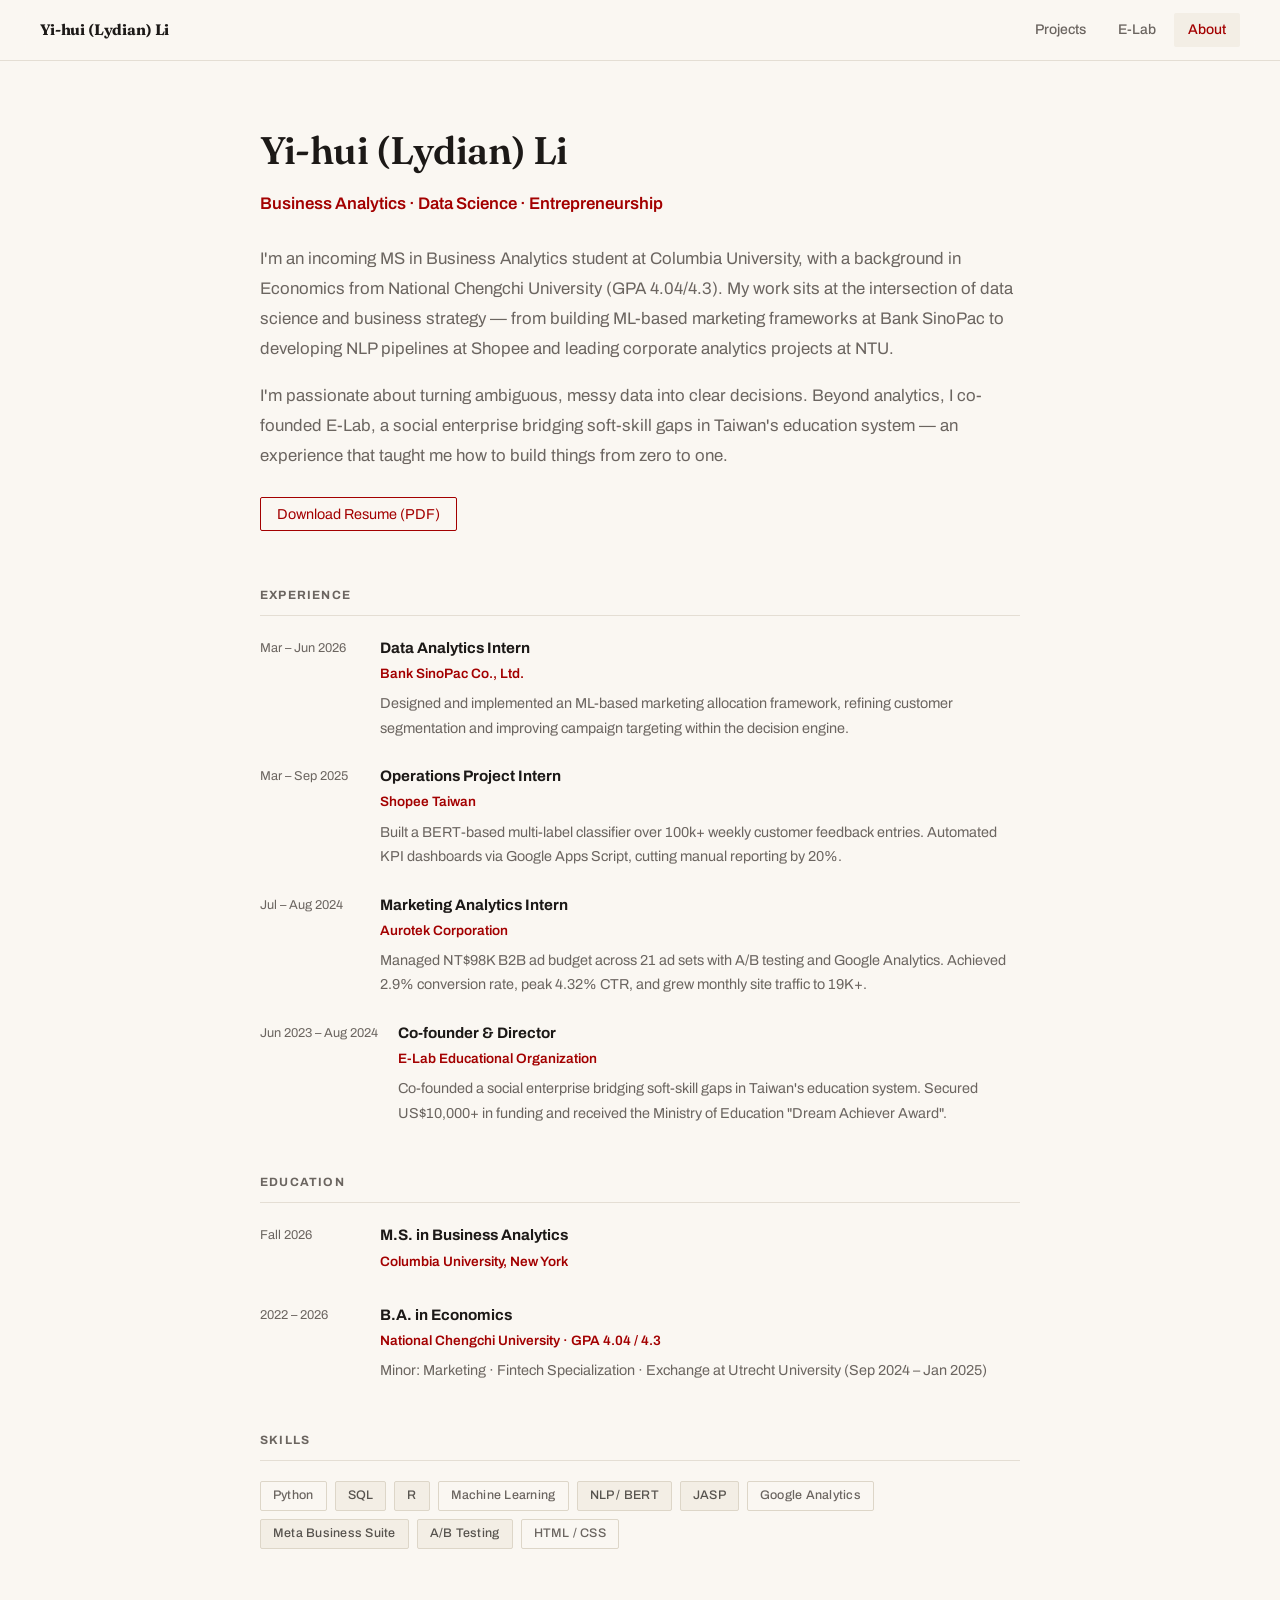
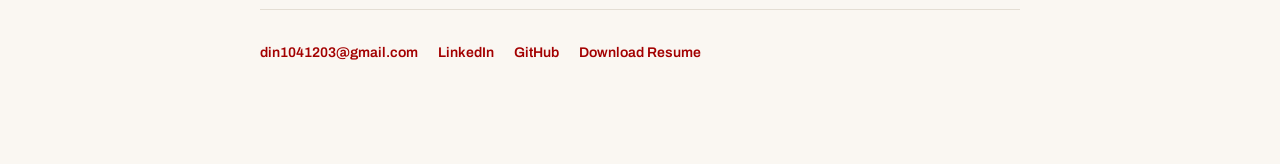
==== about.html @ 2bf9ad43 "Add portfolio site" ====
<!DOCTYPE html>
<html lang="en">
<head>
    <meta charset="UTF-8">
    <meta name="viewport" content="width=device-width, initial-scale=1.0">
    <title>About | Yi-hui (Lydian) Li</title>
    <link rel="stylesheet" href="css/main.css">
    <link href="https://fonts.googleapis.com/css2?family=Fraunces:opsz,wght@9..144,500;9..144,600&family=Archivo:wght@400;500;600;700&display=swap" rel="stylesheet">
    <style>
        .about-container {
            max-width: 760px;
            margin: 0 auto;
            padding: 60px 40px 100px;
        }
        .about-hero {
            margin-bottom: 56px;
        }
        .about-hero h1 {
            font-size: 2.4rem;
            font-weight: 600;
            margin: 0 0 8px;
            color: var(--text-main);
        }
        .about-hero .tagline {
            font-size: 1.05rem;
            color: var(--accent-blue);
            font-weight: 600;
            margin: 0 0 24px;
        }
        .about-hero p {
            font-size: 1.05rem;
            color: var(--text-dim);
            line-height: 1.8;
            margin: 0;
        }
        .about-section {
            margin-bottom: 48px;
        }
        .about-section h2 {
            font-size: 0.75rem;
            font-weight: 700;
            text-transform: uppercase;
            letter-spacing: 0.1em;
            color: var(--text-dim);
            margin: 0 0 20px;
            padding-bottom: 10px;
            border-bottom: 1px solid var(--border-color);
        }
        .exp-item {
            display: flex;
            gap: 20px;
            margin-bottom: 24px;
        }
        .exp-date {
            font-size: 0.8rem;
            color: var(--text-dim);
            min-width: 100px;
            padding-top: 2px;
            flex-shrink: 0;
        }
        .exp-body h3 {
            font-size: 0.95rem;
            font-weight: 700;
            color: var(--text-main);
            margin: 0 0 2px;
        }
        .exp-body .exp-org {
            font-size: 0.85rem;
            color: var(--accent-blue);
            font-weight: 600;
            margin: 0 0 6px;
        }
        .exp-body p {
            font-size: 0.9rem;
            color: var(--text-dim);
            line-height: 1.7;
            margin: 0;
        }
        .skills-grid {
            display: flex;
            flex-wrap: wrap;
            gap: 8px;
        }
        .about-footer {
            margin-top: 60px;
            padding-top: 32px;
            border-top: 1px solid var(--border-color);
            display: flex;
            gap: 20px;
            flex-wrap: wrap;
        }
        .contact-link {
            font-size: 0.875rem;
            font-weight: 600;
            color: var(--accent-blue);
            text-decoration: none;
        }
        .contact-link:hover { text-decoration: underline; }
        @media (max-width: 768px) {
            .about-container { padding: 40px 20px 80px; }
            .exp-item { flex-direction: column; gap: 4px; }
            .exp-date { min-width: unset; }
        }
    </style>
</head>
<body class="has-global-nav">

    <nav class="global-nav">
        <div class="global-nav-inner">
            <a href="index.html" class="nav-brand">Yi-hui (Lydian) Li</a>
            <div class="nav-links">
                <a href="index.html" class="nav-link">Projects</a>
                <a href="projects/Elab.html" class="nav-link">E-Lab</a>
                <a href="about.html" class="nav-link active">About</a>
            </div>
        </div>
    </nav>

    <main class="about-container">

        <div class="about-hero">
            <h1>Yi-hui (Lydian) Li</h1>
            <p class="tagline">Business Analytics · Data Science · Entrepreneurship</p>
            <p>
                I'm an incoming MS in Business Analytics student at Columbia University, with a background in Economics
                from National Chengchi University (GPA 4.04/4.3). My work sits at the intersection of data science
                and business strategy — from building ML-based marketing frameworks at Bank SinoPac to developing
                NLP pipelines at Shopee and leading corporate analytics projects at NTU.
            </p>
            <p style="margin-top: 16px;">
                I'm passionate about turning ambiguous, messy data into clear decisions. Beyond analytics, I co-founded
                E-Lab, a social enterprise bridging soft-skill gaps in Taiwan's education system — an experience that
                taught me how to build things from zero to one.
            </p>
            <p style="margin-top: 28px;">
                <a href="pdf/Resume.pdf" target="_blank" class="view-btn" style="border-color: var(--accent); color: var(--accent);">Download Resume (PDF)</a>
            </p>
        </div>

        <div class="about-section">
            <h2>Experience</h2>

            <div class="exp-item">
                <div class="exp-date">Mar – Jun 2026</div>
                <div class="exp-body">
                    <h3>Data Analytics Intern</h3>
                    <p class="exp-org">Bank SinoPac Co., Ltd.</p>
                    <p>Designed and implemented an ML-based marketing allocation framework, refining customer segmentation and improving campaign targeting within the decision engine.</p>
                </div>
            </div>

            <div class="exp-item">
                <div class="exp-date">Mar – Sep 2025</div>
                <div class="exp-body">
                    <h3>Operations Project Intern</h3>
                    <p class="exp-org">Shopee Taiwan</p>
                    <p>Built a BERT-based multi-label classifier over 100k+ weekly customer feedback entries. Automated KPI dashboards via Google Apps Script, cutting manual reporting by 20%.</p>
                </div>
            </div>

            <div class="exp-item">
                <div class="exp-date">Jul – Aug 2024</div>
                <div class="exp-body">
                    <h3>Marketing Analytics Intern</h3>
                    <p class="exp-org">Aurotek Corporation</p>
                    <p>Managed NT$98K B2B ad budget across 21 ad sets with A/B testing and Google Analytics. Achieved 2.9% conversion rate, peak 4.32% CTR, and grew monthly site traffic to 19K+.</p>
                </div>
            </div>

            <div class="exp-item">
                <div class="exp-date">Jun 2023 – Aug 2024</div>
                <div class="exp-body">
                    <h3>Co-founder & Director</h3>
                    <p class="exp-org">E-Lab Educational Organization</p>
                    <p>Co-founded a social enterprise bridging soft-skill gaps in Taiwan's education system. Secured US$10,000+ in funding and received the Ministry of Education "Dream Achiever Award".</p>
                </div>
            </div>
        </div>

        <div class="about-section">
            <h2>Education</h2>

            <div class="exp-item">
                <div class="exp-date">Fall 2026</div>
                <div class="exp-body">
                    <h3>M.S. in Business Analytics</h3>
                    <p class="exp-org">Columbia University, New York</p>
                </div>
            </div>

            <div class="exp-item">
                <div class="exp-date">2022 – 2026</div>
                <div class="exp-body">
                    <h3>B.A. in Economics</h3>
                    <p class="exp-org">National Chengchi University · GPA 4.04 / 4.3</p>
                    <p>Minor: Marketing · Fintech Specialization · Exchange at Utrecht University (Sep 2024 – Jan 2025)</p>
                </div>
            </div>
        </div>

        <div class="about-section">
            <h2>Skills</h2>
            <div class="skills-grid">
                <span class="skill-tag">Python</span>
                <span class="skill-tag tag-green">SQL</span>
                <span class="skill-tag tag-purple">R</span>
                <span class="skill-tag">Machine Learning</span>
                <span class="skill-tag tag-green">NLP / BERT</span>
                <span class="skill-tag tag-purple">JASP</span>
                <span class="skill-tag">Google Analytics</span>
                <span class="skill-tag tag-green">Meta Business Suite</span>
                <span class="skill-tag tag-purple">A/B Testing</span>
                <span class="skill-tag">HTML / CSS</span>
            </div>
        </div>

        <div class="about-footer">
            <a href="mailto:din1041203@gmail.com" class="contact-link">din1041203@gmail.com</a>
            <a href="https://www.linkedin.com/in/yi-hui-li-6169b6266/" target="_blank" class="contact-link">LinkedIn</a>
            <a href="https://github.com/Lyyyy17" target="_blank" class="contact-link">GitHub</a>
            <a href="pdf/Resume.pdf" target="_blank" class="contact-link">Download Resume</a>
        </div>

    </main>

</body>
</html>
---- css/main.css ----
/* --- 基礎與置中設定 --- */
:root {
    /* ============================================
       主題：Editorial × Swiss
       想換 accent 色，只要改下面這一行：
       深綠 #2D4A3E / 瑞士紅 #E63329 / 深藍 #1D3A6E
       ============================================ */
    --accent: #a30000;

    /* 背景：暖紙白 + 白卡片 */
    --bg-color: #FAF7F2;
    --card-bg: #FFFFFF;
    --surface-color: #EFEAE1;

    /* 文字 */
    --text-main: #1C1917;
    --text-dim: #6B6560;

    /* 舊變數名全部映射到單一 accent（相容 about/Elab 的 inline style） */
    --accent-blue: var(--accent);
    --accent-green: var(--accent);
    --accent-purple: var(--accent);

    /* 標籤：三色收斂成同一種中性樣式 */
    --tag-blue-bg: #F3EEE5;
    --tag-blue-text: #57534E;
    --tag-blue-border: #DDD6C8;
    --tag-green-bg: #F3EEE5;
    --tag-green-text: #57534E;
    --tag-green-border: #DDD6C8;
    --tag-purple-bg: #F3EEE5;
    --tag-purple-text: #57534E;
    --tag-purple-border: #DDD6C8;

    /* 邊框與陰影：線條取代陰影 */
    --border-color: #E4DED4;
    --border-color-strong: #1C1917;
    --shadow-color: rgba(28, 25, 23, 0.04);

    /* 第三方品牌色 */
    --brand-facebook: #1877F2;

    /* 半透明疊加 */
    --overlay-light-03: rgba(0, 0, 0, 0.03);
    --overlay-light-04: rgba(255, 255, 255, 0.70);
    --overlay-light-06: rgba(255, 255, 255, 0.80);
    --overlay-light-12: rgba(28, 25, 23, 0.06);
    --glow-blue: rgba(45, 74, 62, 0.10);
    --glow-green-25: rgba(45, 74, 62, 0.12);
    --glow-green-30: rgba(45, 74, 62, 0.15);
}

body {
    background-color: var(--bg-color);
    font-family: 'Archivo', 'Inter', sans-serif;
    line-height: 1.6;
    color: var(--text-main);
    margin: 0;
}

/* 標題一律用襯線 display 字體（Editorial 的核心） */
h1, .card h3, .project-card h2, .nav-brand,
.about-hero h1, .venture-hero h1 {
    font-family: 'Fraunces', Georgia, serif;
    font-weight: 600;
    letter-spacing: -0.01em;
}

.container {
    max-width: 1300px;
    margin: 0 auto;
    padding: 0 40px;
}

/* --- Hero 區塊 --- */
.hero-section {
    text-align: left;
    padding: 100px 0 50px;
    display: flex;
    flex-direction: column;
    align-items: flex-start;
}

.hero-section h1 {
    font-size: clamp(2.4rem, 5vw, 3.6rem);
    margin-bottom: 24px;
    font-weight: 600;
    line-height: 1.15;
    max-width: 20ch;
}

/* 自我介紹卡片 */
.intro-card {
    background: transparent;
    border: none;
    max-width: 720px;
    margin-bottom: 40px;
}

.intro-card .card-content {
    padding: 0;
    line-height: 1.8;
    font-size: 1.05rem;
    color: var(--text-dim);
    text-align: left;
}

.hero-btns {
    display: flex;
    gap: 20px;
    justify-content: center;
    background: transparent;
}

/* --- 卡片設計 --- */
.project-grid {
    display: grid;
    grid-template-columns: 1fr 1fr;
    gap: 40px;
    margin-top: 20px;
    width: 100%;
}

.card-featured {
    grid-column: 1 / -1;
    display: flex !important;
    flex-direction: row;
    align-items: stretch;
    min-height: 380px;
    max-height: 600px;
    overflow: hidden;
}

.card-featured .card-image {
    flex: 1.2;
    height: 100%;
}

.card-featured .card-content {
    flex: 1;
    display: flex;
    flex-direction: column;
    justify-content: center;
    padding: 40px 50px;
}

.card {
    background: var(--card-bg);
    border: 1px solid var(--border-color);
    border-radius: 2px;
    transition: border-color 0.2s ease;
    overflow: hidden;
    display: flex;
    flex-direction: column;
}

.card:hover {
    border-color: var(--text-main);
}

.card-image {
    width: 100%;
    aspect-ratio: 16 / 9;
    background-color: var(--surface-color);
    overflow: hidden;
    display: flex;
    justify-content: center;
    align-items: center;
}

.card-image img {
    width: 100%;
    height: 100%;
    object-fit: cover;
    display: block;
}

.card-content {
    padding: 35px;
    text-align: left;
}

.card h3 {
    font-size: 1.45rem;
    margin-bottom: 12px;
    color: var(--text-main);
    line-height: 1.3;
}

.project-meta {
    font-size: 0.78rem;
    font-weight: 600;
    color: var(--accent);
    margin-bottom: 18px;
    text-transform: uppercase;
    letter-spacing: 0.12em;
}

/* 技能標籤 */
.tag-container {
    display: flex;
    flex-wrap: wrap;
    gap: 8px;
    margin-bottom: 25px;
}

.skill-tag {
    background: transparent;
    color: var(--text-dim);
    padding: 4px 12px;
    border-radius: 2px;
    font-size: 0.78rem;
    font-weight: 500;
    border: 1px solid var(--tag-blue-border);
    letter-spacing: 0.02em;
}

.skill-tag.tag-green {
    background: var(--tag-green-bg);
    color: var(--tag-green-text);
    border-color: var(--tag-green-border);
}

.skill-tag.tag-purple {
    background: var(--tag-purple-bg);
    color: var(--tag-purple-text);
    border-color: var(--tag-purple-border);
}

.view-more {
    color: var(--text-dim);
    text-decoration: none;
    font-weight: 600;
    font-size: 0.95rem;
    transition: 0.2s;
}

.view-more:hover {
    color: var(--accent-purple);
    text-decoration: underline;
}

/* --- 分隔線與標題 --- */
.section-divider {
    border: 0;
    border-top: 2px solid var(--text-main);
    margin: 70px 0 0;
}

.category-title {
    text-align: center;
    font-size: 0.85rem;
    font-weight: 700;
    text-transform: uppercase;
    letter-spacing: 0.16em;
    margin: 18px 0 32px;
}

/* --- Footer --- */
.main-footer {
    background-color: var(--bg-color);
    padding: 60px 5% 80px;
    margin-top: 0;
}

.footer-grid {
    max-width: 1200px;
    width: 95%;
    margin: 0 auto;
    display: grid;
    grid-template-columns: repeat(auto-fit, minmax(180px, 1fr));
    gap: 24px;
    text-align: center;
}

.footer-item h4 {
    font-size: 0.8rem;
    text-transform: uppercase;
    color: var(--text-dim);
    margin-bottom: 15px;
}

.footer-link {
    color: var(--accent-blue);
    text-decoration: none;
    font-weight: 700;
}

.location-tag {
    display: block;
    font-size: 0.85rem;
    color: var(--accent-blue);
    margin-top: 5px;
    font-weight: 600;
}

/* --- 按鈕 --- */
.cta-button {
    background: var(--accent-blue);
    color: #FFFFFF;
    padding: 14px 28px;
    border-radius: 8px;
    text-decoration: none;
    font-weight: 700;
}

.cta-button-secondary {
    border: 2px solid var(--accent-blue);
    color: var(--accent-blue);
    padding: 12px 28px;
    border-radius: 8px;
    text-decoration: none;
    font-weight: 700;
}

/* --- 內頁導覽列 --- */
.nav-header {
    background-color: rgba(250, 247, 242, 0.92);
    backdrop-filter: blur(12px);
    border-bottom: 1px solid var(--border-color);
    padding: 15px 0;
    position: fixed;
    top: 0;
    width: 100%;
    z-index: 1000;
}

.nav-content {
    max-width: 1200px;
    margin: 0 auto;
    display: flex;
    justify-content: space-between;
    align-items: center;
    padding: 0 20px;
}

.view-btn {
    background: transparent;
    border: 1px solid var(--accent-blue);
    color: var(--accent-blue);
    padding: 8px 16px;
    border-radius: 2px;
    text-decoration: none;
    font-size: 0.9rem;
    transition: 0.3s;
}

.view-btn:hover {
    background: var(--tag-blue-bg);
}

/* --- 內頁容器與卡片 --- */
.project-detail-container {
    padding-top: 100px;
    max-width: 1200px;
    margin: 0 auto;
    padding-left: 20px;
    padding-right: 20px;
}

.project-card {
    background: var(--card-bg);
    border-radius: 2px;
    padding: 40px;
    margin-bottom: 30px;
    border: 1px solid var(--border-color);
    box-shadow: 0 2px 12px var(--shadow-color);
}

/* ig, fb 按鈕 */
.social-links {
    display: flex;
    gap: 12px;
}

.social-btn {
    text-decoration: none;
    padding: 8px 16px;
    border-radius: 20px;
    font-size: 0.9rem;
    font-weight: 600;
    transition: 0.3s;
    display: flex;
    align-items: center;
    gap: 8px;
}

.social-btn.ig {
    background: linear-gradient(45deg, #f09433 0%, #e6683c 25%, #dc2743 50%, #cc2366 75%, #bc1888 100%);
    color: white;
}

.social-btn.fb {
    background-color: var(--brand-facebook);
    color: white;
}

.social-btn:hover {
    transform: translateY(-2px);
    filter: brightness(1.1);
}

/* 長圖容器 */
.tall-image-container {
    width: 100%;
    max-width: 800px;
    margin: 0 auto;
    overflow: hidden;
    border-radius: 8px;
}

.tall-image-container img {
    width: 100%;
    height: auto;
    display: block;
}

.project-card h2 {
    color: var(--text-main);
    margin-top: 0;
}

/* PDF 卡片 */
.pdf-card {
    padding: 0;
    overflow: hidden;
}

.card-header {
    background: var(--card-bg);
    padding: 16px 20px;
    font-size: 0.9rem;
    color: var(--text-main);
    font-weight: 600;
    border-bottom: 1px solid var(--border-color);
}

.pdf-wrapper {
    width: 100%;
    height: 120vh;
    background: var(--surface-color);
    padding: 20px;
    box-sizing: border-box;
    display: flex;
    justify-content: center;
    align-items: center;
}

.pdf-wrapper iframe {
    width: 100%;
    height: 100%;
    border-radius: 4px;
    border: none;
}

/* 精簡頁尾 */
.minimal-footer {
    text-align: center;
    padding: 70px 0;
    background: transparent;
}

.minimal-footer p {
    font-size: 0.8rem;
    color: var(--text-dim);
    margin: 0;
}

.back-link {
    color: var(--text-dim);
    text-decoration: none;
    font-weight: 400;
}

.back-link:hover {
    color: var(--accent-blue);
}

/* --- 手機版 --- */
@media screen and (max-width: 768px) {
    .hero-centered { padding: 60px 20px 30px !important; }

    .hero-centered h1 {
        font-size: 1.8rem !important;
        white-space: nowrap !important;
        letter-spacing: -1px !important;
    }

    .hero-btns {
        display: flex !important;
        flex-direction: row !important;
        justify-content: center !important;
        gap: 8px !important;
    }

    .cta-button, .cta-button-secondary {
        padding: 12px 10px !important;
        font-size: 0.8rem !important;
        flex: 1 !important;
        max-width: 140px !important;
        text-align: center !important;
    }

    .project-grid {
        grid-template-columns: 1fr !important;
        gap: 25px !important;
    }

    .card-featured {
        flex-direction: column !important;
        max-height: none !important;
    }

    .card-image {
        aspect-ratio: 16 / 9 !important;
        height: auto !important;
    }

    .social-links {
        width: 100%;
        justify-content: flex-start;
    }
}

/* --- 6. Gallery / Swiper 元件 --- */
.card-header-row {
    display: flex;
    justify-content: space-between;
    align-items: center;
    flex-wrap: wrap;
    gap: 15px;
    margin-bottom: 20px;
}

.gallery-card {
    padding: 0 60px !important;
    position: relative;
    overflow: visible;
}

.project-slider {
    width: 100%;
    background: var(--surface-color);
    border-radius: 2px;
    border: 1px solid var(--border-color);
    overflow: hidden;
}

.project-slider .swiper-slide img {
    width: 100%;
    height: auto;
    display: block;
}

.swiper-pagination-bullet-active {
    background: var(--accent-green) !important;
}

.swiper-button-next, .swiper-button-prev {
    width: 44px !important;
    height: 44px !important;
    background: var(--overlay-light-06);
    backdrop-filter: blur(12px);
    border: 1px solid var(--border-color-strong);
    border-radius: 14px;
    transition: all 0.4s cubic-bezier(0.175, 0.885, 0.32, 1.275);
    display: flex;
    align-items: center;
    justify-content: center;
}

.swiper-button-prev { left: 7px !important; }
.swiper-button-next { right: 7px !important; }

.swiper-button-next:hover, .swiper-button-prev:hover {
    background: var(--tag-green-bg);
    border-color: var(--accent-green);
    box-shadow: 0 0 20px var(--glow-green-25);
    transform: translateY(-50%) scale(1.1);
}

.swiper-button-next:after, .swiper-button-prev:after {
    font-size: 18px !important;
    font-weight: bold;
    color: var(--text-main);
}

.project-thumbs {
    margin-top: 40px;
    padding: 15px;
    background: var(--overlay-light-03);
    border: 1px solid var(--border-color);
    border-radius: 2px;
    display: flex;
    justify-content: center;
}

.project-thumbs .swiper-slide {
    width: 80px;
    aspect-ratio: 16 / 9;
    border-radius: 4px;
    cursor: pointer;
    opacity: 0.4;
    transition: 0.3s;
    border: 1px solid transparent;
}

.project-thumbs .swiper-slide-thumb-active {
    opacity: 1;
    border-color: var(--accent-green);
    box-shadow: 0 0 10px var(--glow-green-30);
}

.project-thumbs .swiper-slide img {
    width: 100%;
    height: 100%;
    object-fit: cover;
}

@media screen and (max-width: 768px) {
    .gallery-card { padding: 0 40px !important; }
    .swiper-button-next, .swiper-button-prev { width: 34px !important; height: 34px !important; }
}

/* --- 7. Global Navigation Bar --- */
.global-nav {
    background-color: rgba(250, 247, 242, 0.92);
    backdrop-filter: blur(12px);
    -webkit-backdrop-filter: blur(12px);
    border-bottom: 1px solid var(--border-color);
    padding: 0 40px;
    position: fixed;
    top: 0;
    left: 0;
    width: 100%;
    z-index: 1000;
    box-sizing: border-box;
}

.global-nav-inner {
    max-width: 1300px;
    margin: 0 auto;
    display: flex;
    justify-content: space-between;
    align-items: center;
    height: 60px;
}

.nav-brand {
    font-size: 0.95rem;
    font-weight: 700;
    color: var(--text-main);
    text-decoration: none;
    letter-spacing: -0.01em;
    flex-shrink: 0;
}

.nav-brand:hover {
    color: var(--accent-blue);
}

.nav-links {
    display: flex;
    align-items: center;
    gap: 4px;
}

.nav-link {
    color: var(--text-dim);
    text-decoration: none;
    font-size: 0.875rem;
    font-weight: 500;
    padding: 6px 14px;
    border-radius: 2px;
    transition: all 0.2s;
}

.nav-link:hover {
    color: var(--text-main);
    background: var(--surface-color);
}

.nav-link.active {
    color: var(--accent-blue);
    background: var(--tag-blue-bg);
}

.nav-link-resume {
    color: var(--accent-blue);
    border: 1px solid var(--tag-blue-border);
    margin-left: 6px;
}

.nav-link-resume:hover {
    background: var(--tag-blue-bg);
    color: var(--accent-blue);
}

/* 有 global nav 的頁面 body 補上頂部空間 */
body.has-global-nav {
    padding-top: 60px;
}

@media screen and (max-width: 768px) {
    .global-nav { padding: 0 20px; }
    .nav-brand { font-size: 0.85rem; }
    .nav-link { padding: 6px 8px; font-size: 0.8rem; }
    .nav-links { gap: 0; }
}

/* ===== Case-study components (project detail pages) ===== */
.case-label {
    font-size: 0.75rem;
    font-weight: 700;
    text-transform: uppercase;
    letter-spacing: 0.1em;
    color: var(--accent-blue);
    margin: 0 0 14px;
}
.case-tldr {
    border-left: 3px solid var(--accent-blue);
    padding: 4px 0 4px 20px;
    margin: 16px 0 0;
    color: var(--text-main);
    font-size: 1rem;
    line-height: 1.8;
}
.case-list {
    margin: 10px 0 0 18px;
    padding: 0;
    color: var(--text-dim);
    font-size: 0.95rem;
    line-height: 1.8;
}
.case-list li { margin-bottom: 10px; }
.case-list strong, .project-card p strong { color: var(--text-main); }
.case-figures { display: flex; gap: 16px; flex-wrap: wrap; margin-top: 20px; }
.case-figure {
    flex: 1; min-width: 160px; padding: 20px;
    border: 1px solid var(--border-color); border-radius: 2px;
}
.case-figure .fig-value { font-family: 'Fraunces', Georgia, serif; font-size: 1.35rem; font-weight: 600; color: var(--text-main); margin: 0 0 4px; }
.case-figure .fig-label { font-size: 0.8rem; color: var(--text-dim); margin: 0; line-height: 1.5; }


/* ===== Project status filter & badges ===== */
.filter-bar {
    display: flex;
    gap: 8px;
    justify-content: center;
    margin: 44px 0 0;
    width: 100%;
}
.filter-btn {
    font-family: inherit;
    background: transparent;
    border: 1px solid var(--border-color);
    color: var(--text-dim);
    padding: 8px 18px;
    border-radius: 2px;
    font-size: 0.78rem;
    font-weight: 600;
    letter-spacing: 0.08em;
    text-transform: uppercase;
    cursor: pointer;
    transition: all 0.2s;
}
.filter-btn:hover { border-color: var(--text-main); color: var(--text-main); }
.filter-btn.active { background: var(--text-main); color: var(--bg-color); border-color: var(--text-main); }
.status-badge {
    display: inline-flex;
    align-items: center;
    gap: 7px;
    font-size: 0.7rem;
    font-weight: 600;
    text-transform: uppercase;
    letter-spacing: 0.1em;
    color: var(--accent);
    border: 1px solid var(--accent);
    border-radius: 2px;
    padding: 3px 10px;
    margin-bottom: 16px;
}
.status-badge::before {
    content: '';
    width: 7px; height: 7px; border-radius: 50%;
    background: var(--accent);
    animation: badge-pulse 2s ease-in-out infinite;
}
@keyframes badge-pulse { 0%,100% { opacity: 1; } 50% { opacity: 0.3; } }
.card.is-hidden { display: none; }


/* ===== Venture strip (homepage E-Lab teaser) ===== */
.venture-strip {
    padding: 72px 0 32px;
    text-align: center;
}
.venture-quote {
    font-family: 'Fraunces', Georgia, serif;
    font-size: clamp(1.4rem, 2.6vw, 1.9rem);
    font-weight: 500;
    color: var(--text-main);
    line-height: 1.5;
    max-width: 34ch;
    margin: 0 auto 24px;
}
.venture-quote strong { color: var(--accent); font-weight: 600; }
.venture-link {
    display: inline-block;
    font-size: 0.82rem;
    font-weight: 600;
    text-transform: uppercase;
    letter-spacing: 0.12em;
    color: var(--accent);
    text-decoration: none;
    border-bottom: 2px solid var(--accent);
    padding-bottom: 3px;
}
.venture-link:hover { color: var(--text-main); border-color: var(--text-main); }
@media (max-width: 768px) {
    .venture-quote br { display: none; }
}
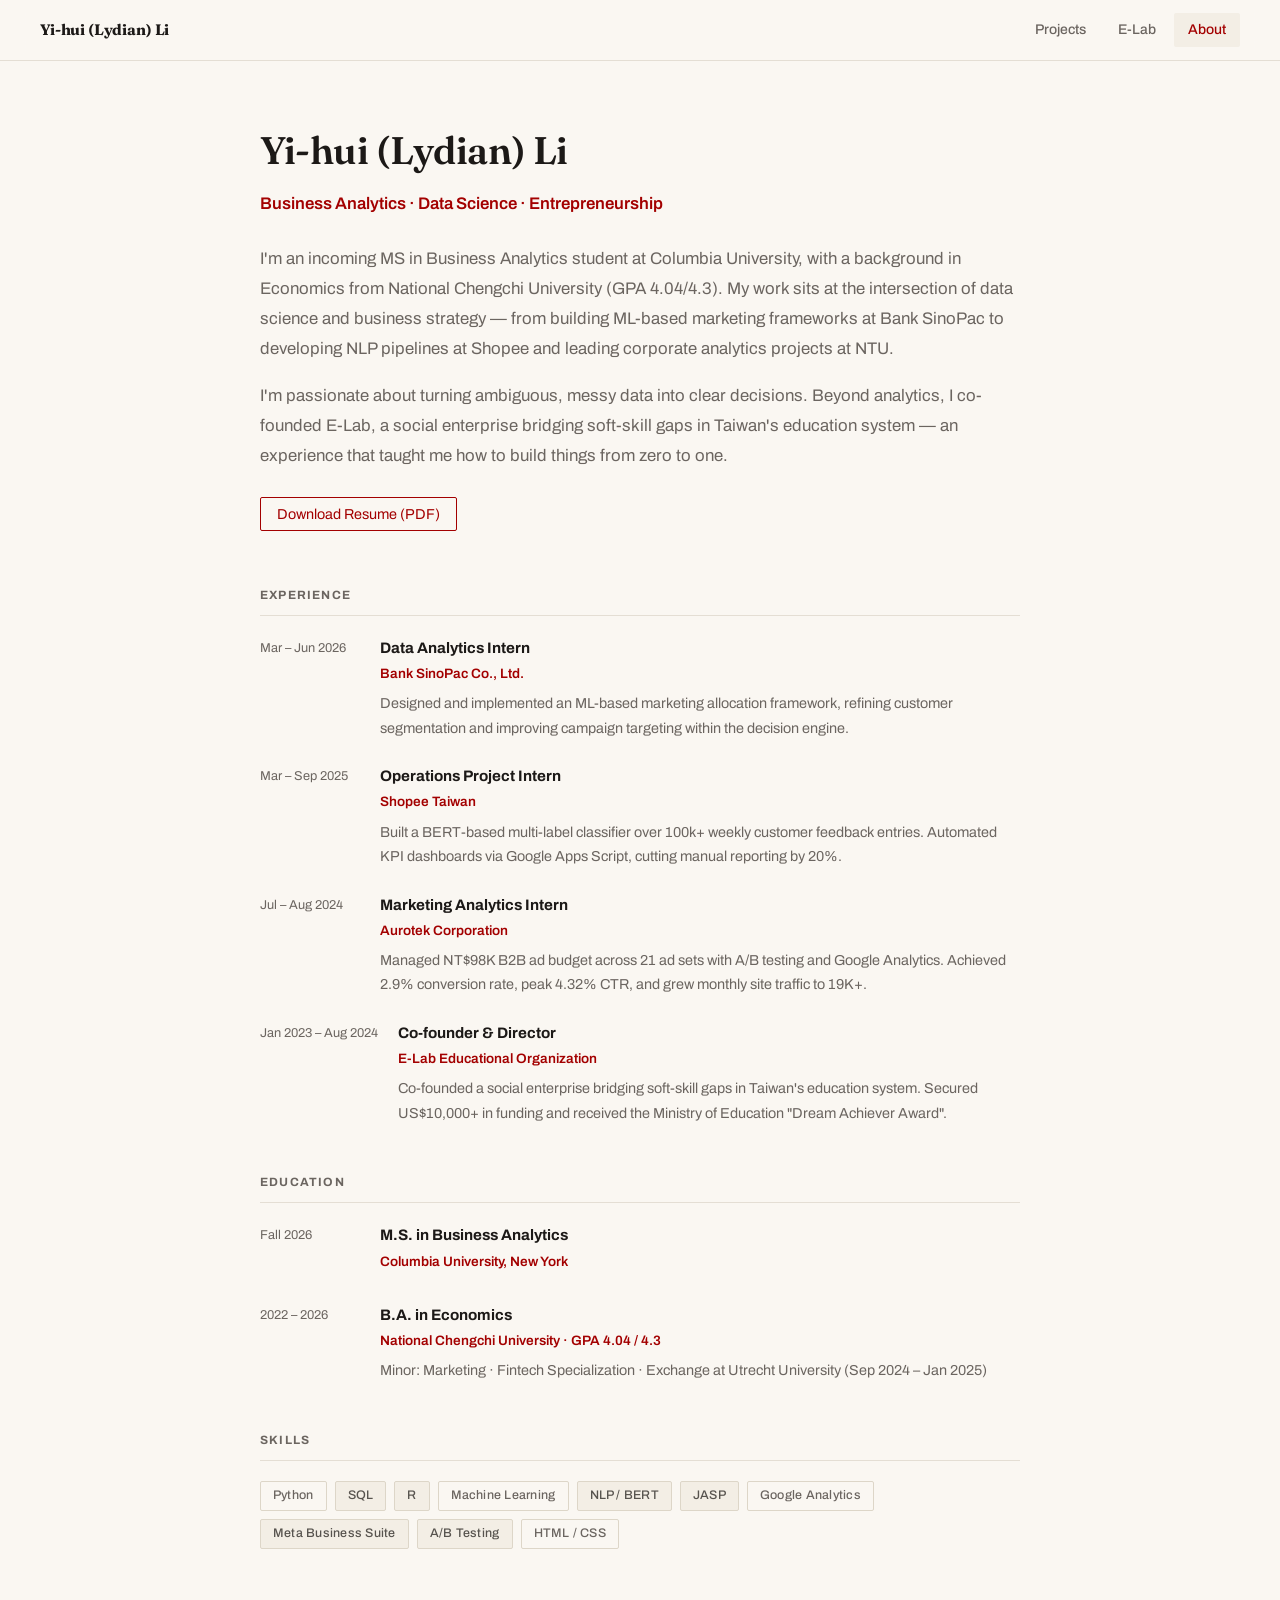
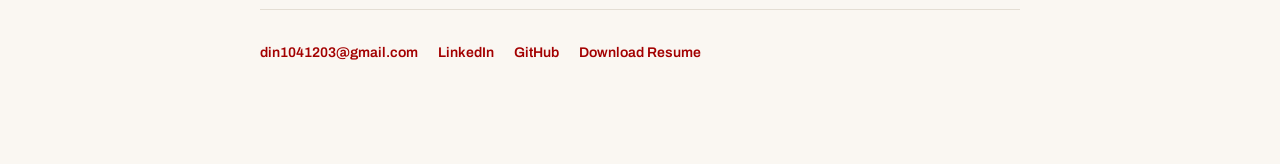
==== commit e3977c78: "Fix E-Lab start date" ====
--- a/about.html
+++ b/about.html
@@ -168,7 +168,7 @@
             </div>
 
             <div class="exp-item">
-                <div class="exp-date">Jun 2023 – Aug 2024</div>
+                <div class="exp-date">Jan 2023 – Aug 2024</div>
                 <div class="exp-body">
                     <h3>Co-founder & Director</h3>
                     <p class="exp-org">E-Lab Educational Organization</p>
